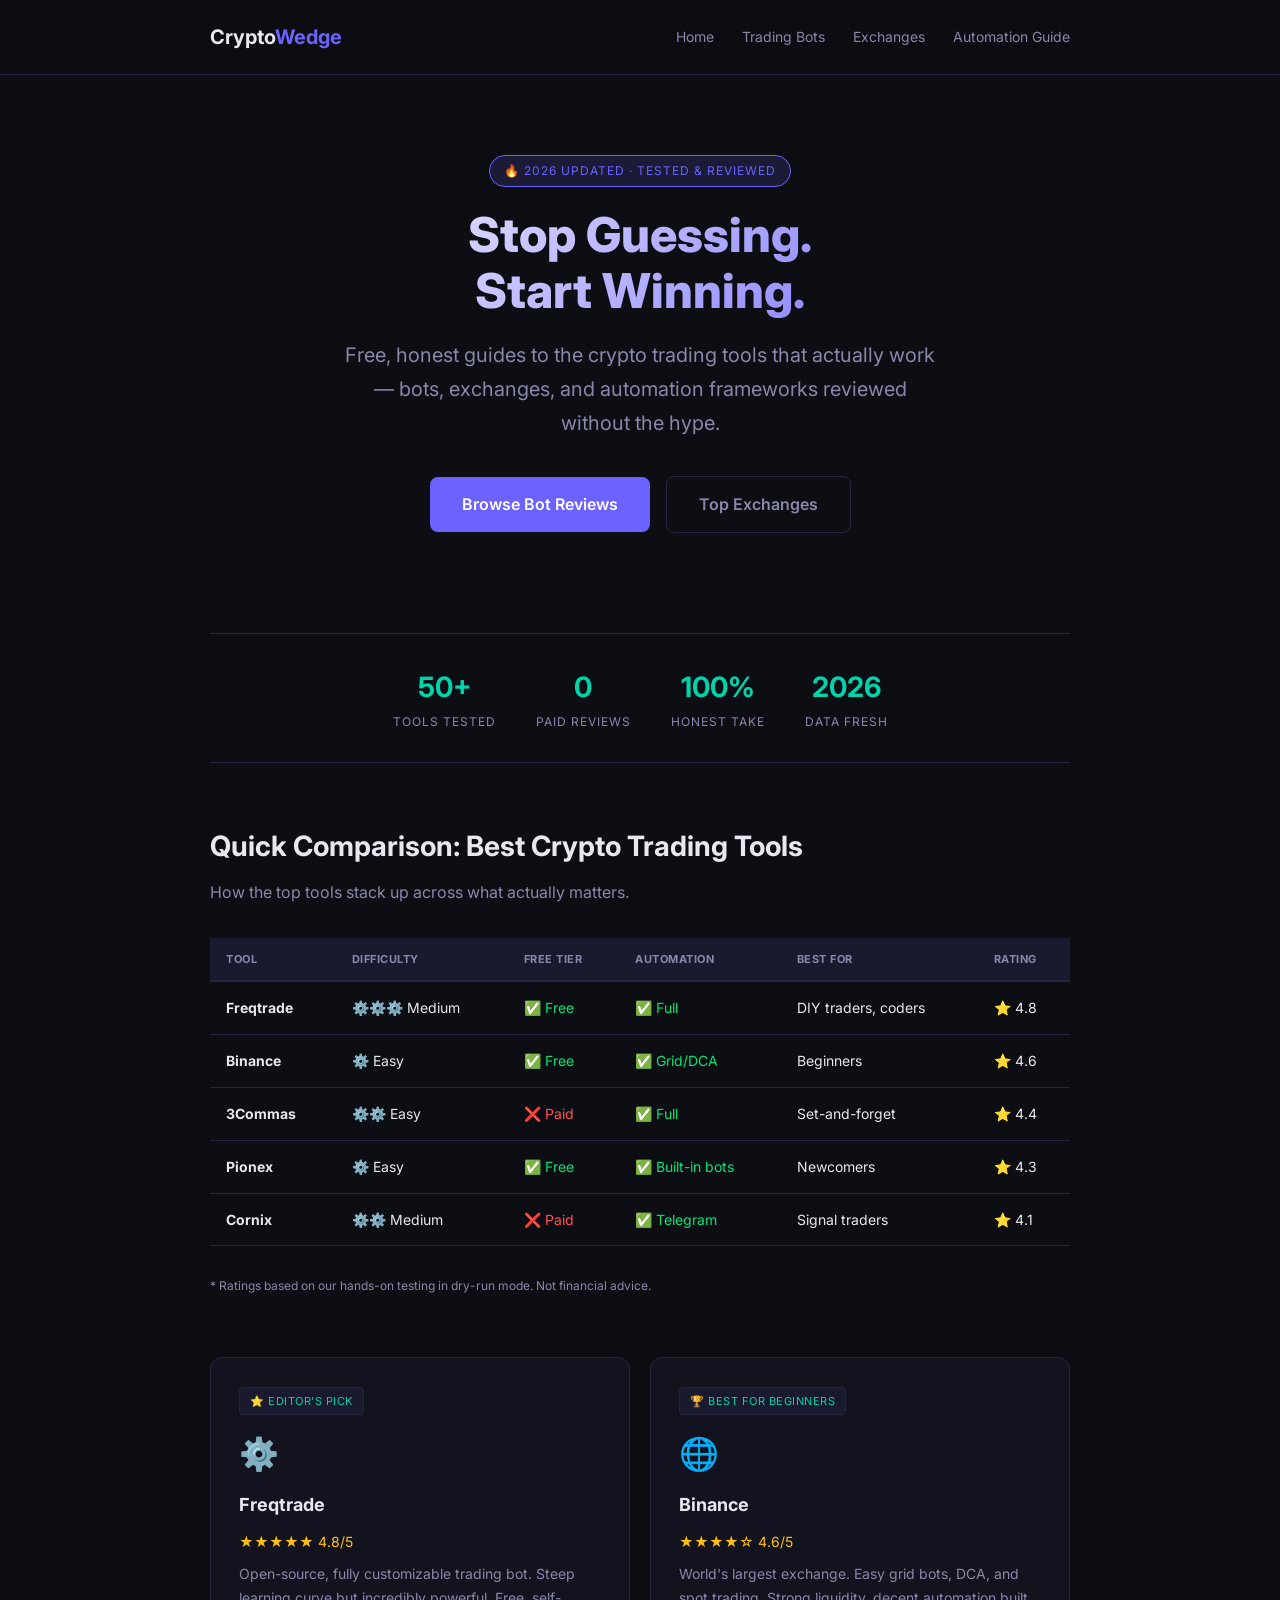
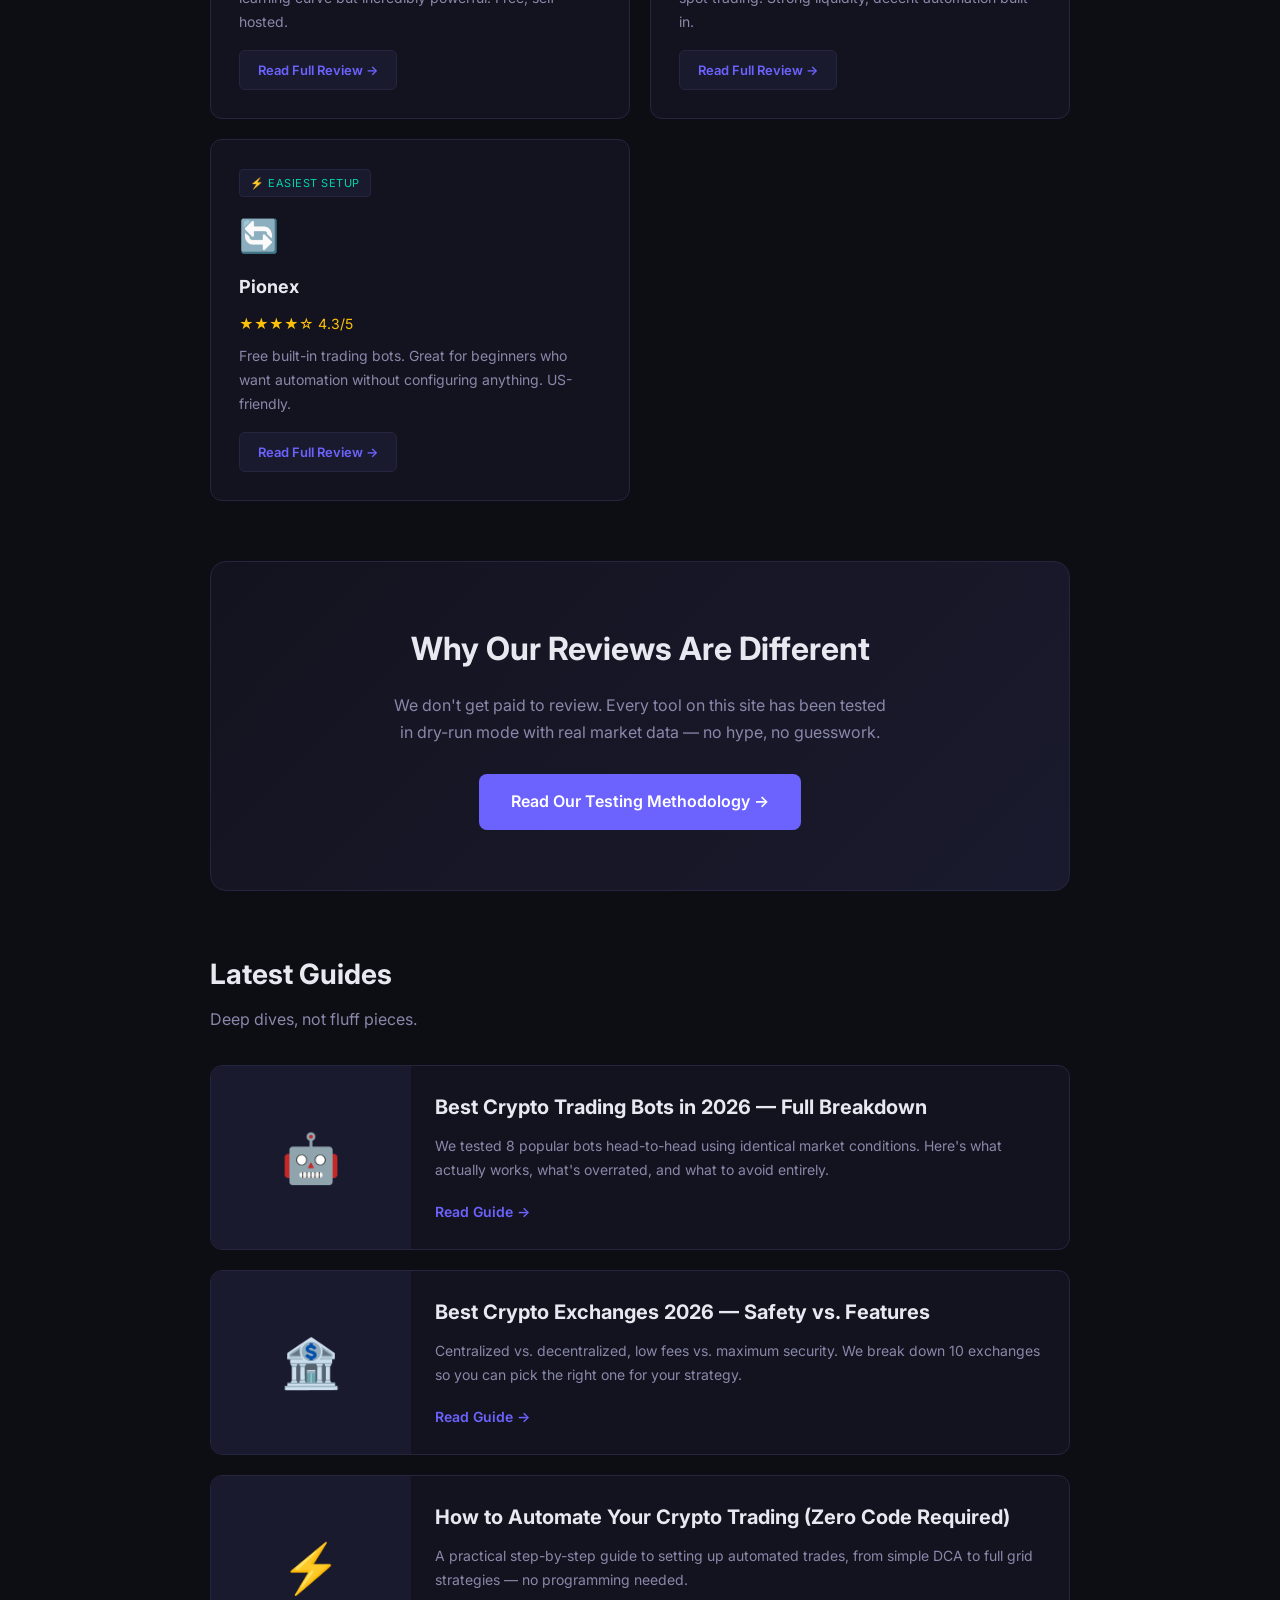
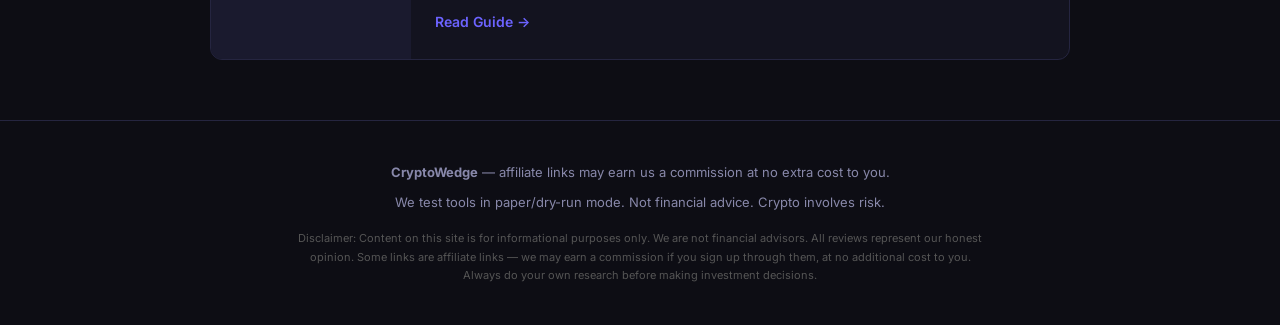
==== index.html @ 65df0de8 "Initial site launch - 4 pages, full affiliate content" ====
<!DOCTYPE html>
<html lang="en">
<head>
  <meta charset="UTF-8">
  <meta name="viewport" content="width=device-width, initial-scale=1.0">
  <title>CryptoWedge — Find the Best Crypto Trading Tools (Free Guides & Reviews)</title>
  <meta name="description" content="Honest, hands-on reviews of the best crypto trading bots, exchanges, and automation tools in 2026. Save time, find what actually works.">
  <link rel="stylesheet" href="styles.css">
  <link rel="preconnect" href="https://fonts.googleapis.com">
  <link href="https://fonts.googleapis.com/css2?family=Inter:wght@400;500;600;700;800&display=swap" rel="stylesheet">
  <style>
    .hero-badge { display: inline-block; background: rgba(108,99,255,0.15); border: 1px solid var(--accent); color: var(--accent); font-size: 12px; padding: 5px 14px; border-radius: 20px; margin-bottom: 20px; text-transform: uppercase; letter-spacing: 1px; }
    .comparison-table { width: 100%; border-collapse: collapse; margin: 30px 0; font-size: 14px; }
    .comparison-table th { background: var(--surface2); padding: 12px 16px; text-align: left; border-bottom: 2px solid var(--border); color: var(--muted); font-size: 11px; text-transform: uppercase; letter-spacing: 0.5px; }
    .comparison-table td { padding: 14px 16px; border-bottom: 1px solid var(--border); }
    .comparison-table tr:hover td { background: var(--surface); }
    .comparison-table .check { color: var(--green); }
    .comparison-table .cross { color: var(--red); }
    .tool-icon { font-size: 32px; margin-bottom: 8px; }
    .pros-cons { display: grid; grid-template-columns: 1fr 1fr; gap: 16px; margin: 20px 0; }
    .pros { border-left: 3px solid var(--green); padding-left: 12px; }
    .cons { border-left: 3px solid var(--red); padding-left: 12px; }
    .pros li, .cons li { font-size: 13px; margin-bottom: 6px; color: var(--muted); }
    .pros li::marker { content: "✅ "; }
    .cons li::marker { content: "❌ "; }
  </style>
</head>
<body>

<header>
  <div class="container">
    <div class="logo">Crypto<span>Wedge</span></div>
    <nav>
      <a href="index.html">Home</a>
      <a href="best-crypto-trading-bots.html">Trading Bots</a>
      <a href="best-crypto-exchanges-2026.html">Exchanges</a>
      <a href="how-to-automate-crypto-trading.html">Automation Guide</a>
    </nav>
  </div>
</header>

<section class="hero">
  <div class="container">
    <div class="hero-badge">🔥 2026 Updated · Tested & Reviewed</div>
    <h1>Stop Guessing.<br>Start Winning.</h1>
    <p>Free, honest guides to the crypto trading tools that actually work — bots, exchanges, and automation frameworks reviewed without the hype.</p>
    <a href="best-crypto-trading-bots.html" class="btn">Browse Bot Reviews</a>
    <a href="best-crypto-exchanges-2026.html" class="btn btn-outline">Top Exchanges</a>
  </div>
</section>

<div class="container">
  <div class="trust-bar">
    <div class="trust-item">
      <div class="trust-num">50+</div>
      <div class="trust-label">Tools Tested</div>
    </div>
    <div class="trust-item">
      <div class="trust-num">0</div>
      <div class="trust-label">Paid Reviews</div>
    </div>
    <div class="trust-item">
      <div class="trust-num">100%</div>
      <div class="trust-label">Honest Take</div>
    </div>
    <div class="trust-item">
      <div class="trust-num">2026</div>
      <div class="trust-label">Data Fresh</div>
    </div>
  </div>

  <!-- Quick Comparison -->
  <div style="margin: 60px 0;">
    <h2 class="section-title">Quick Comparison: Best Crypto Trading Tools</h2>
    <p class="section-sub">How the top tools stack up across what actually matters.</p>
    <table class="comparison-table">
      <thead>
        <tr>
          <th>Tool</th>
          <th>Difficulty</th>
          <th>Free Tier</th>
          <th>Automation</th>
          <th>Best For</th>
          <th>Rating</th>
        </tr>
      </thead>
      <tbody>
        <tr>
          <td><strong>Freqtrade</strong></td>
          <td>⚙️⚙️⚙️ Medium</td>
          <td class="check">✅ Free</td>
          <td class="check">✅ Full</td>
          <td>DIY traders, coders</td>
          <td>⭐ 4.8</td>
        </tr>
        <tr>
          <td><strong>Binance</strong></td>
          <td>⚙️ Easy</td>
          <td class="check">✅ Free</td>
          <td class="check">✅ Grid/DCA</td>
          <td>Beginners</td>
          <td>⭐ 4.6</td>
        </tr>
        <tr>
          <td><strong>3Commas</strong></td>
          <td>⚙️⚙️ Easy</td>
          <td class="cross">❌ Paid</td>
          <td class="check">✅ Full</td>
          <td>Set-and-forget</td>
          <td>⭐ 4.4</td>
        </tr>
        <tr>
          <td><strong>Pionex</strong></td>
          <td>⚙️ Easy</td>
          <td class="check">✅ Free</td>
          <td class="check">✅ Built-in bots</td>
          <td>Newcomers</td>
          <td>⭐ 4.3</td>
        </tr>
        <tr>
          <td><strong>Cornix</strong></td>
          <td>⚙️⚙️ Medium</td>
          <td class="cross">❌ Paid</td>
          <td class="check">✅ Telegram</td>
          <td>Signal traders</td>
          <td>⭐ 4.1</td>
        </tr>
      </tbody>
    </table>
    <p style="font-size:12px; color: var(--muted); margin-top: 8px;">* Ratings based on our hands-on testing in dry-run mode. Not financial advice.</p>
  </div>

  <!-- Top Picks Cards -->
  <div class="card-grid">
    <div class="card">
      <div class="tag">⭐ Editor's Pick</div>
      <div class="tool-icon">⚙️</div>
      <h3>Freqtrade</h3>
      <div class="rating">★★★★★ 4.8/5</div>
      <p>Open-source, fully customizable trading bot. Steep learning curve but incredibly powerful. Free, self-hosted.</p>
      <a href="best-crypto-trading-bots.html" class="btn-small">Read Full Review →</a>
    </div>
    <div class="card">
      <div class="tag">🏆 Best for Beginners</div>
      <div class="tool-icon">🌐</div>
      <h3>Binance</h3>
      <div class="rating">★★★★☆ 4.6/5</div>
      <p>World's largest exchange. Easy grid bots, DCA, and spot trading. Strong liquidity, decent automation built in.</p>
      <a href="best-crypto-exchanges-2026.html" class="btn-small">Read Full Review →</a>
    </div>
    <div class="card">
      <div class="tag">⚡ Easiest Setup</div>
      <div class="tool-icon">🔄</div>
      <h3>Pionex</h3>
      <div class="rating">★★★★☆ 4.3/5</div>
      <p>Free built-in trading bots. Great for beginners who want automation without configuring anything. US-friendly.</p>
      <a href="best-crypto-trading-bots.html" class="btn-small">Read Full Review →</a>
    </div>
  </div>

  <!-- Why Trust Us -->
  <div class="cta-section">
    <h2>Why Our Reviews Are Different</h2>
    <p>We don't get paid to review. Every tool on this site has been tested in dry-run mode with real market data — no hype, no guesswork.</p>
    <a href="how-to-automate-crypto-trading.html" class="btn">Read Our Testing Methodology →</a>
  </div>

  <!-- Latest Articles -->
  <div class="articles">
    <h2 class="section-title">Latest Guides</h2>
    <p class="section-sub">Deep dives, not fluff pieces.</p>

    <div class="article-card">
      <div class="article-thumb">🤖</div>
      <div class="article-body">
        <h3>Best Crypto Trading Bots in 2026 — Full Breakdown</h3>
        <p>We tested 8 popular bots head-to-head using identical market conditions. Here's what actually works, what's overrated, and what to avoid entirely.</p>
        <a href="best-crypto-trading-bots.html" class="read-more">Read Guide →</a>
      </div>
    </div>

    <div class="article-card">
      <div class="article-thumb">🏦</div>
      <div class="article-body">
        <h3>Best Crypto Exchanges 2026 — Safety vs. Features</h3>
        <p>Centralized vs. decentralized, low fees vs. maximum security. We break down 10 exchanges so you can pick the right one for your strategy.</p>
        <a href="best-crypto-exchanges-2026.html" class="read-more">Read Guide →</a>
      </div>
    </div>

    <div class="article-card">
      <div class="article-thumb">⚡</div>
      <div class="article-body">
        <h3>How to Automate Your Crypto Trading (Zero Code Required)</h3>
        <p>A practical step-by-step guide to setting up automated trades, from simple DCA to full grid strategies — no programming needed.</p>
        <a href="how-to-automate-crypto-trading.html" class="read-more">Read Guide →</a>
      </div>
    </div>
  </div>
</div>

<footer>
  <div class="container">
    <p><strong>CryptoWedge</strong> — affiliate links may earn us a commission at no extra cost to you.</p>
    <p>We test tools in paper/dry-run mode. Not financial advice. Crypto involves risk.</p>
    <p class="disclaimer">Disclaimer: Content on this site is for informational purposes only. We are not financial advisors. All reviews represent our honest opinion. Some links are affiliate links — we may earn a commission if you sign up through them, at no additional cost to you. Always do your own research before making investment decisions.</p>
  </div>
</footer>

</body>
</html>
---- styles.css ----
/* ─────────────────────────────────────────
   paperclip-affiliate — Global Styles
   ───────────────────────────────────────── */
:root {
  --bg: #0d0d14;
  --surface: #13131f;
  --surface2: #1a1a2e;
  --border: #252540;
  --accent: #6c63ff;
  --accent2: #00d4aa;
  --text: #e8e8f0;
  --muted: #8888aa;
  --green: #00e676;
  --red: #ff5252;
}

* { box-sizing: border-box; margin: 0; padding: 0; }

body {
  font-family: 'Inter', -apple-system, sans-serif;
  background: var(--bg);
  color: var(--text);
  line-height: 1.7;
  font-size: 16px;
}

a { color: var(--accent); text-decoration: none; transition: 0.2s; }
a:hover { color: var(--accent2); }

.container { max-width: 900px; margin: 0 auto; padding: 0 20px; }

/* ── Header ── */
header {
  border-bottom: 1px solid var(--border);
  padding: 20px 0;
  position: sticky;
  top: 0;
  background: rgba(13,13,20,0.95);
  backdrop-filter: blur(10px);
  z-index: 100;
}
header .container {
  display: flex;
  justify-content: space-between;
  align-items: center;
}
.logo {
  font-size: 20px;
  font-weight: 700;
  color: var(--text);
}
.logo span { color: var(--accent); }
nav a {
  color: var(--muted);
  font-size: 14px;
  margin-left: 24px;
}
nav a:hover { color: var(--text); }

/* ── Hero ── */
.hero {
  padding: 80px 0 60px;
  text-align: center;
}
.hero h1 {
  font-size: 48px;
  font-weight: 800;
  line-height: 1.15;
  margin-bottom: 20px;
  background: linear-gradient(135deg, #fff 0%, var(--accent) 100%);
  -webkit-background-clip: text;
  -webkit-text-fill-color: transparent;
}
.hero p {
  font-size: 20px;
  color: var(--muted);
  max-width: 600px;
  margin: 0 auto 36px;
}
.btn {
  display: inline-block;
  background: var(--accent);
  color: #fff;
  padding: 14px 32px;
  border-radius: 8px;
  font-weight: 600;
  font-size: 16px;
  transition: 0.2s;
  border: none;
  cursor: pointer;
}
.btn:hover {
  background: var(--accent2);
  transform: translateY(-2px);
  color: #fff;
}
.btn-outline {
  background: transparent;
  border: 1px solid var(--border);
  color: var(--muted);
  margin-left: 12px;
}
.btn-outline:hover { border-color: var(--accent); color: var(--accent); }

/* ── Trust Bar ── */
.trust-bar {
  display: flex;
  justify-content: center;
  gap: 40px;
  padding: 30px 0;
  border-top: 1px solid var(--border);
  border-bottom: 1px solid var(--border);
  margin: 40px 0;
}
.trust-item { text-align: center; }
.trust-num { font-size: 28px; font-weight: 700; color: var(--accent2); }
.trust-label { font-size: 12px; color: var(--muted); text-transform: uppercase; letter-spacing: 1px; }

/* ── Cards ── */
.card-grid {
  display: grid;
  grid-template-columns: repeat(auto-fill, minmax(280px, 1fr));
  gap: 20px;
  margin: 40px 0;
}
.card {
  background: var(--surface);
  border: 1px solid var(--border);
  border-radius: 12px;
  padding: 28px;
  transition: 0.2s;
}
.card:hover { border-color: var(--accent); transform: translateY(-3px); }
.card h3 { font-size: 18px; margin-bottom: 10px; color: var(--text); }
.card p { font-size: 14px; color: var(--muted); margin-bottom: 16px; }
.card .tag {
  display: inline-block;
  background: var(--surface2);
  border: 1px solid var(--border);
  color: var(--accent2);
  font-size: 11px;
  padding: 4px 10px;
  border-radius: 4px;
  margin-bottom: 12px;
  text-transform: uppercase;
  letter-spacing: 0.5px;
}
.card .rating { color: #ffc107; font-size: 14px; margin-bottom: 8px; }
.card .btn-small {
  background: var(--surface2);
  border: 1px solid var(--border);
  color: var(--accent);
  padding: 8px 18px;
  border-radius: 6px;
  font-size: 13px;
  font-weight: 600;
  display: inline-block;
  transition: 0.2s;
}
.card .btn-small:hover { border-color: var(--accent2); color: var(--accent2); background: transparent; }

/* ── Articles ── */
.articles { margin: 60px 0; }
.section-title {
  font-size: 28px;
  font-weight: 700;
  margin-bottom: 8px;
}
.section-sub {
  color: var(--muted);
  font-size: 16px;
  margin-bottom: 32px;
}
.article-card {
  background: var(--surface);
  border: 1px solid var(--border);
  border-radius: 12px;
  overflow: hidden;
  margin-bottom: 20px;
  display: flex;
  transition: 0.2s;
}
.article-card:hover { border-color: var(--accent); }
.article-thumb {
  width: 200px;
  min-height: 160px;
  background: var(--surface2);
  display: flex;
  align-items: center;
  justify-content: center;
  font-size: 48px;
}
.article-body { padding: 24px; flex: 1; }
.article-body h3 { font-size: 20px; margin-bottom: 10px; }
.article-body p { font-size: 14px; color: var(--muted); margin-bottom: 16px; }
.read-more { color: var(--accent); font-size: 14px; font-weight: 600; }

/* ── CTA Section ── */
.cta-section {
  background: linear-gradient(135deg, var(--surface) 0%, var(--surface2) 100%);
  border: 1px solid var(--border);
  border-radius: 16px;
  padding: 60px 40px;
  text-align: center;
  margin: 60px 0;
}
.cta-section h2 { font-size: 32px; margin-bottom: 16px; }
.cta-section p { color: var(--muted); max-width: 500px; margin: 0 auto 28px; }

/* ── Footer ── */
footer {
  border-top: 1px solid var(--border);
  padding: 40px 0;
  margin-top: 60px;
  text-align: center;
  color: var(--muted);
  font-size: 13px;
}
footer p { margin-bottom: 8px; }
.disclaimer { font-size: 11px; color: #555; max-width: 700px; margin: 16px auto 0; }

/* ── Responsive ── */
@media (max-width: 640px) {
  .hero h1 { font-size: 32px; }
  .article-card { flex-direction: column; }
  .article-thumb { width: 100%; min-height: 120px; }
  .trust-bar { flex-direction: column; gap: 20px; }
}
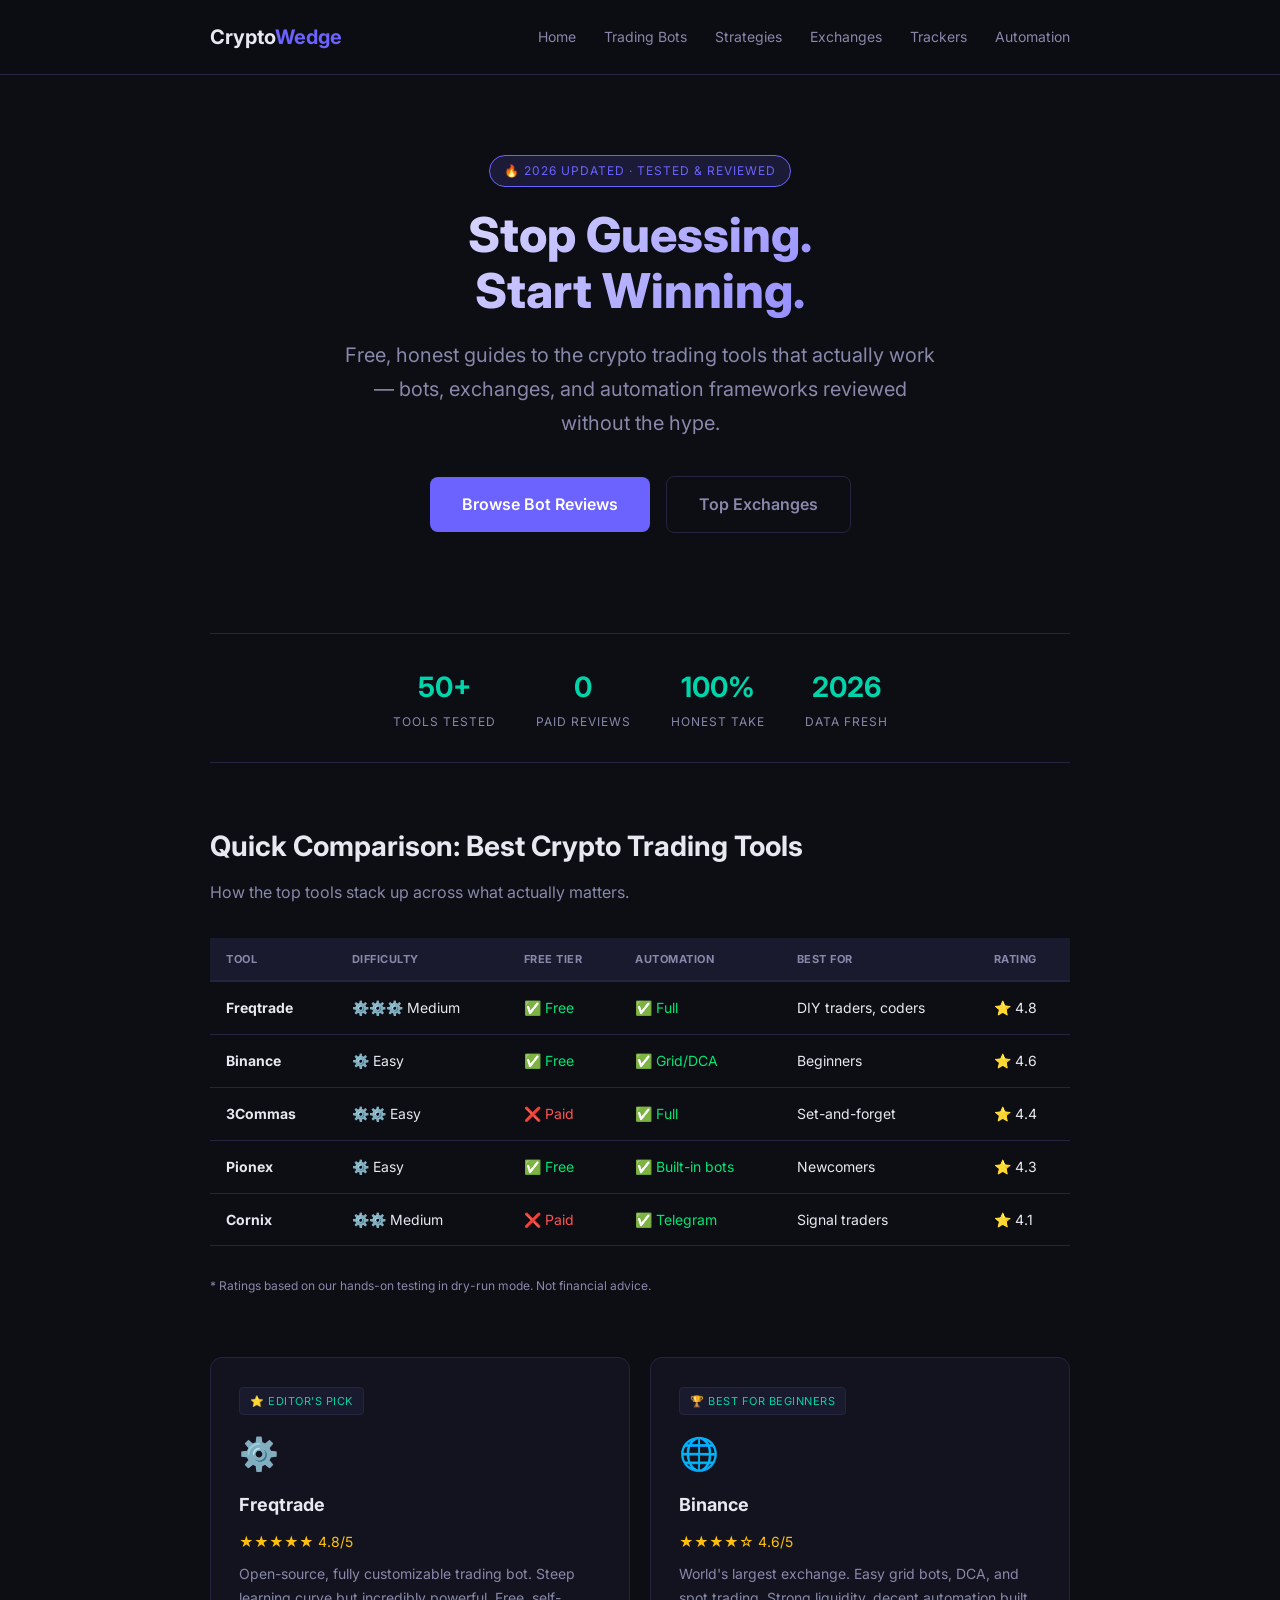
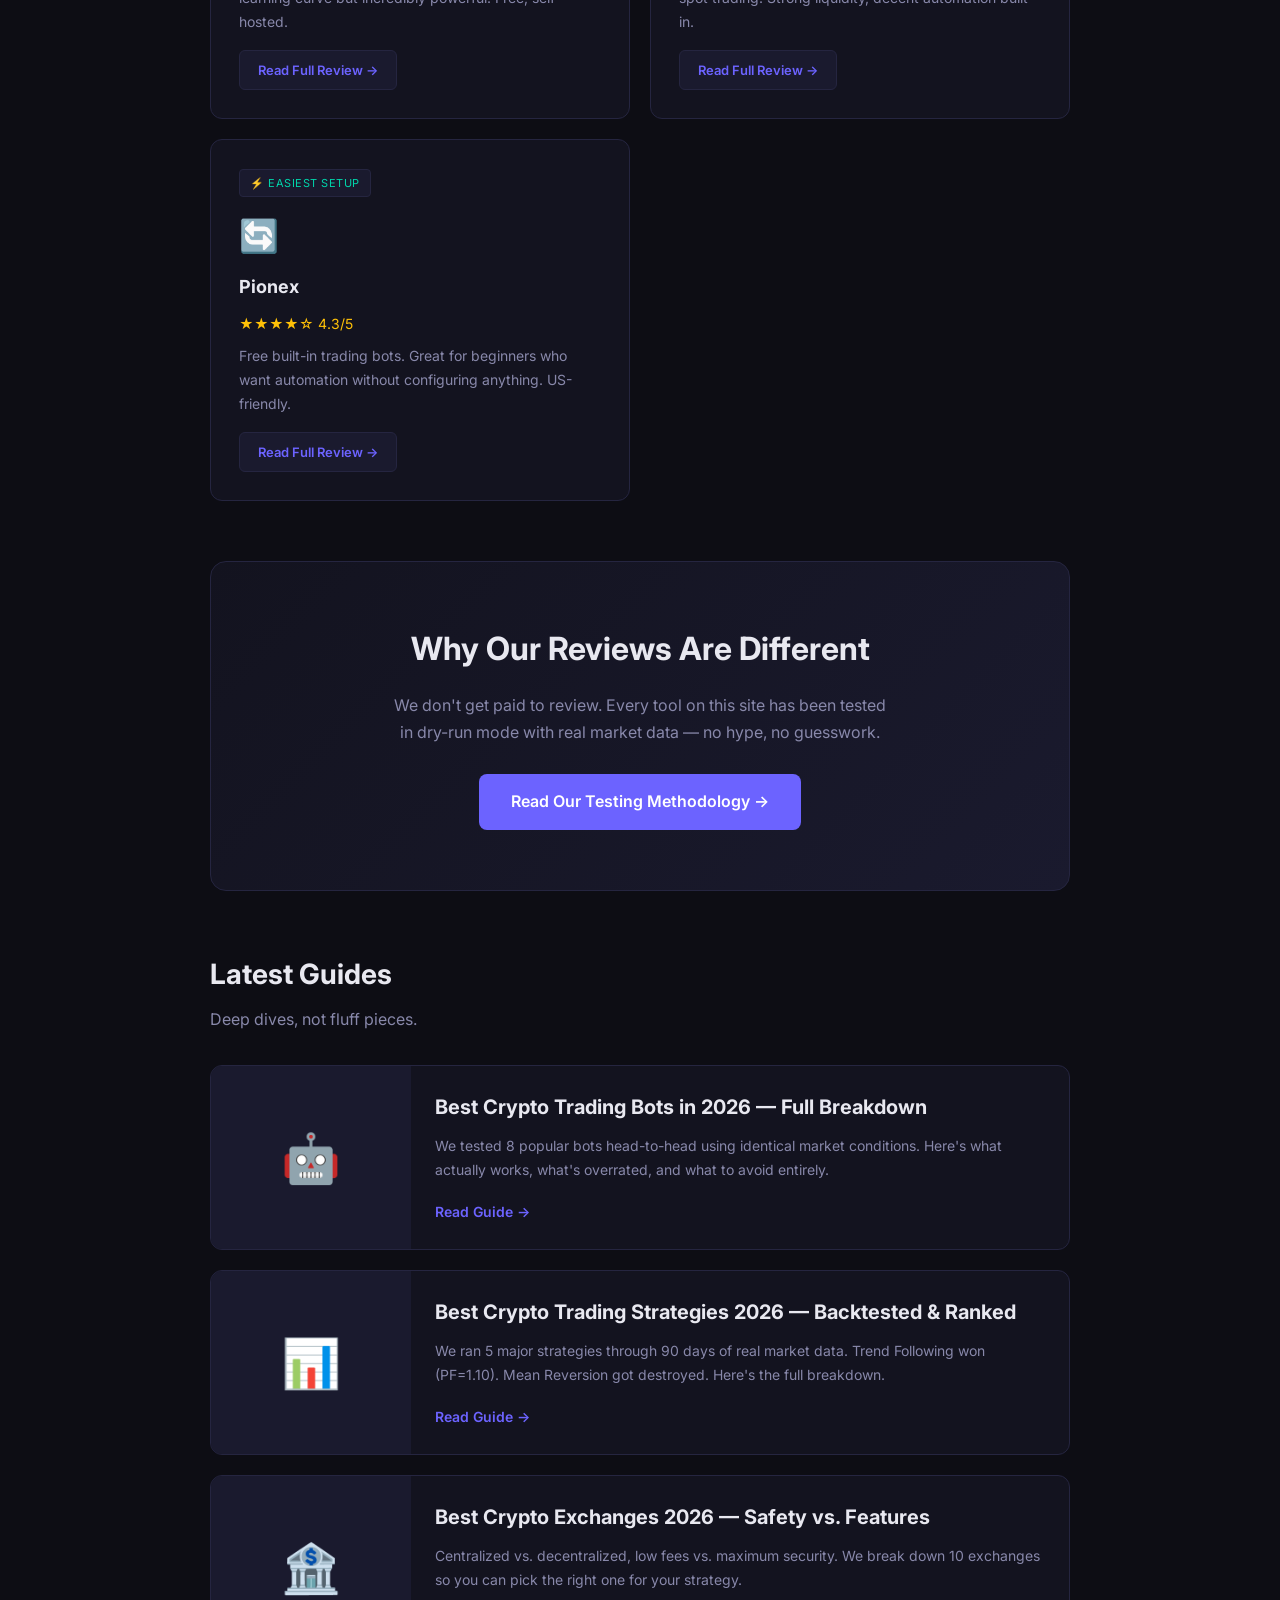
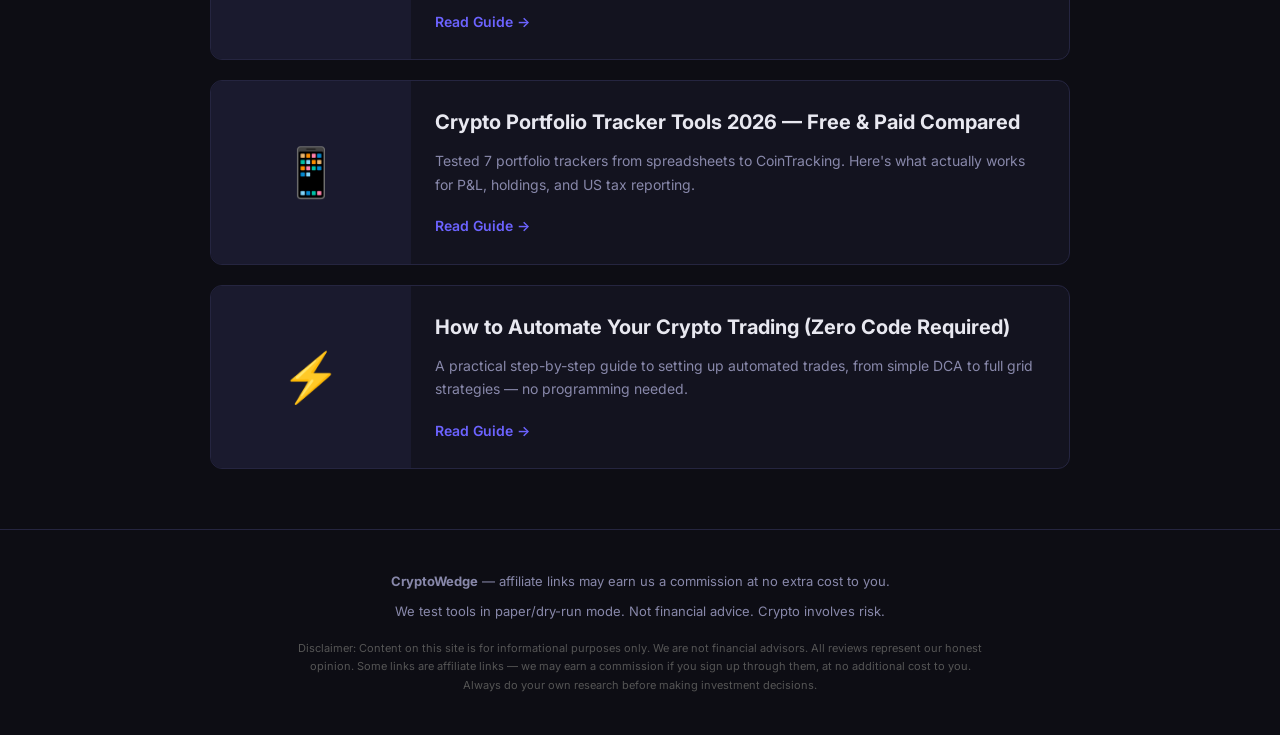
==== commit 389dbba2: "Added 2 new articles - strategies + portfolio trackers, 6 articles total" ====
--- a/index.html
+++ b/index.html
@@ -33,8 +33,10 @@
     <nav>
       <a href="index.html">Home</a>
       <a href="best-crypto-trading-bots.html">Trading Bots</a>
+      <a href="best-crypto-trading-strategies-2026.html">Strategies</a>
       <a href="best-crypto-exchanges-2026.html">Exchanges</a>
-      <a href="how-to-automate-crypto-trading.html">Automation Guide</a>
+      <a href="crypto-portfolio-trackers.html">Trackers</a>
+      <a href="how-to-automate-crypto-trading.html">Automation</a>
     </nav>
   </div>
 </header>
@@ -180,11 +182,29 @@
     </div>
 
     <div class="article-card">
+      <div class="article-thumb">📊</div>
+      <div class="article-body">
+        <h3>Best Crypto Trading Strategies 2026 — Backtested & Ranked</h3>
+        <p>We ran 5 major strategies through 90 days of real market data. Trend Following won (PF=1.10). Mean Reversion got destroyed. Here's the full breakdown.</p>
+        <a href="best-crypto-trading-strategies-2026.html" class="read-more">Read Guide →</a>
+      </div>
+    </div>
+
+    <div class="article-card">
       <div class="article-thumb">🏦</div>
       <div class="article-body">
         <h3>Best Crypto Exchanges 2026 — Safety vs. Features</h3>
         <p>Centralized vs. decentralized, low fees vs. maximum security. We break down 10 exchanges so you can pick the right one for your strategy.</p>
         <a href="best-crypto-exchanges-2026.html" class="read-more">Read Guide →</a>
+      </div>
+    </div>
+
+    <div class="article-card">
+      <div class="article-thumb">📱</div>
+      <div class="article-body">
+        <h3>Crypto Portfolio Tracker Tools 2026 — Free & Paid Compared</h3>
+        <p>Tested 7 portfolio trackers from spreadsheets to CoinTracking. Here's what actually works for P&L, holdings, and US tax reporting.</p>
+        <a href="crypto-portfolio-trackers.html" class="read-more">Read Guide →</a>
       </div>
     </div>
 
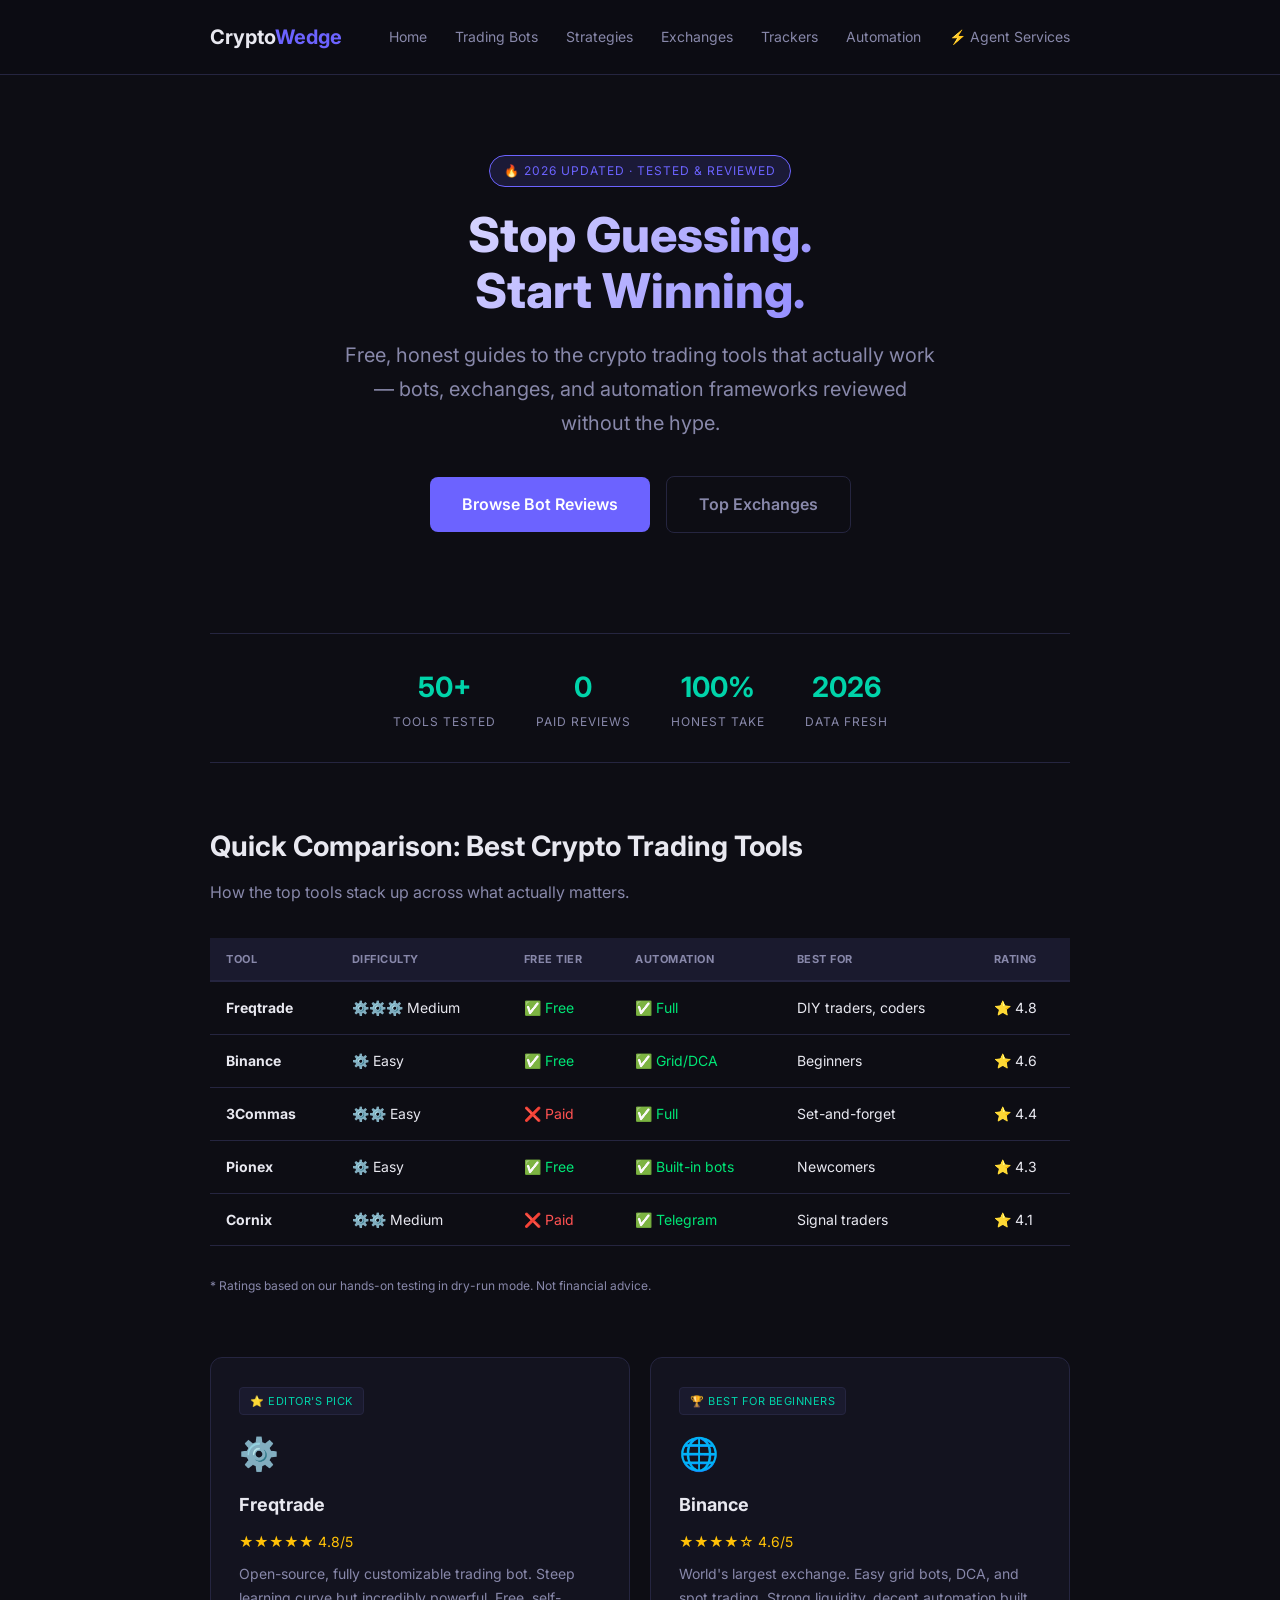
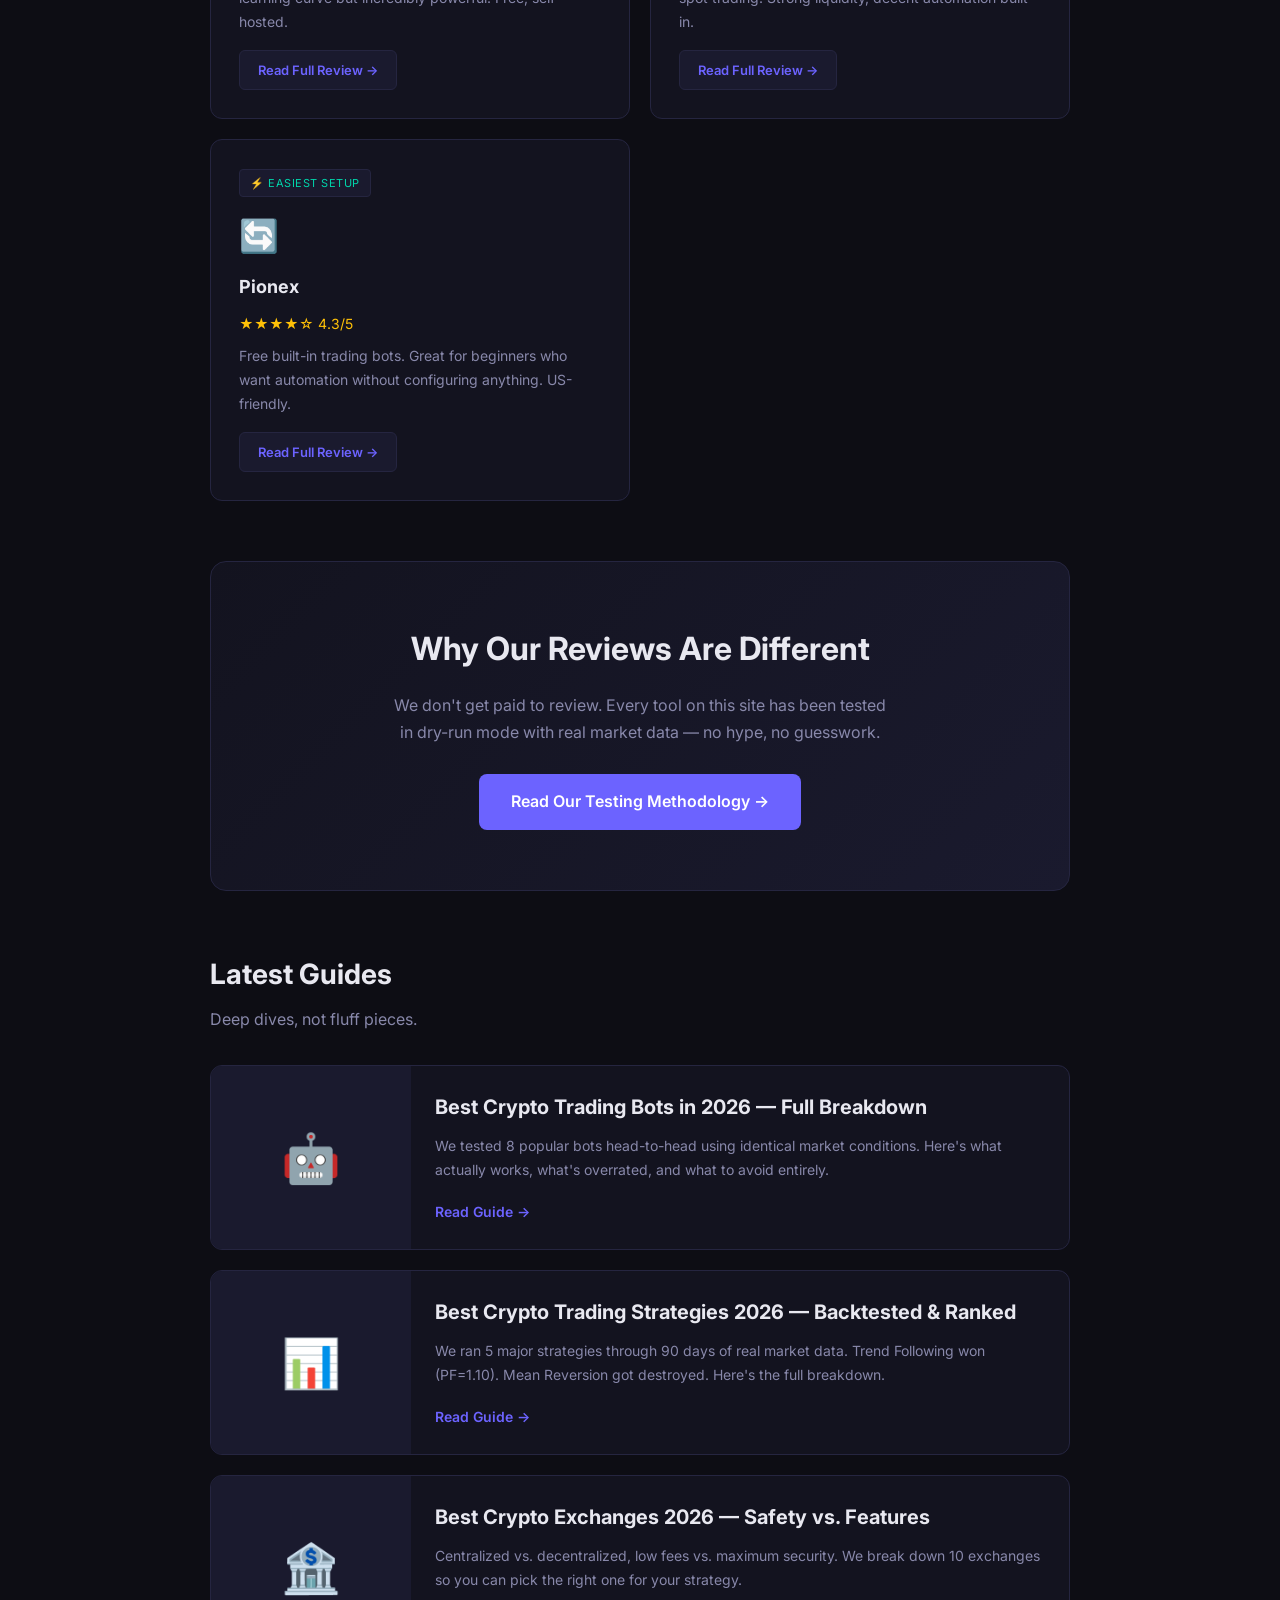
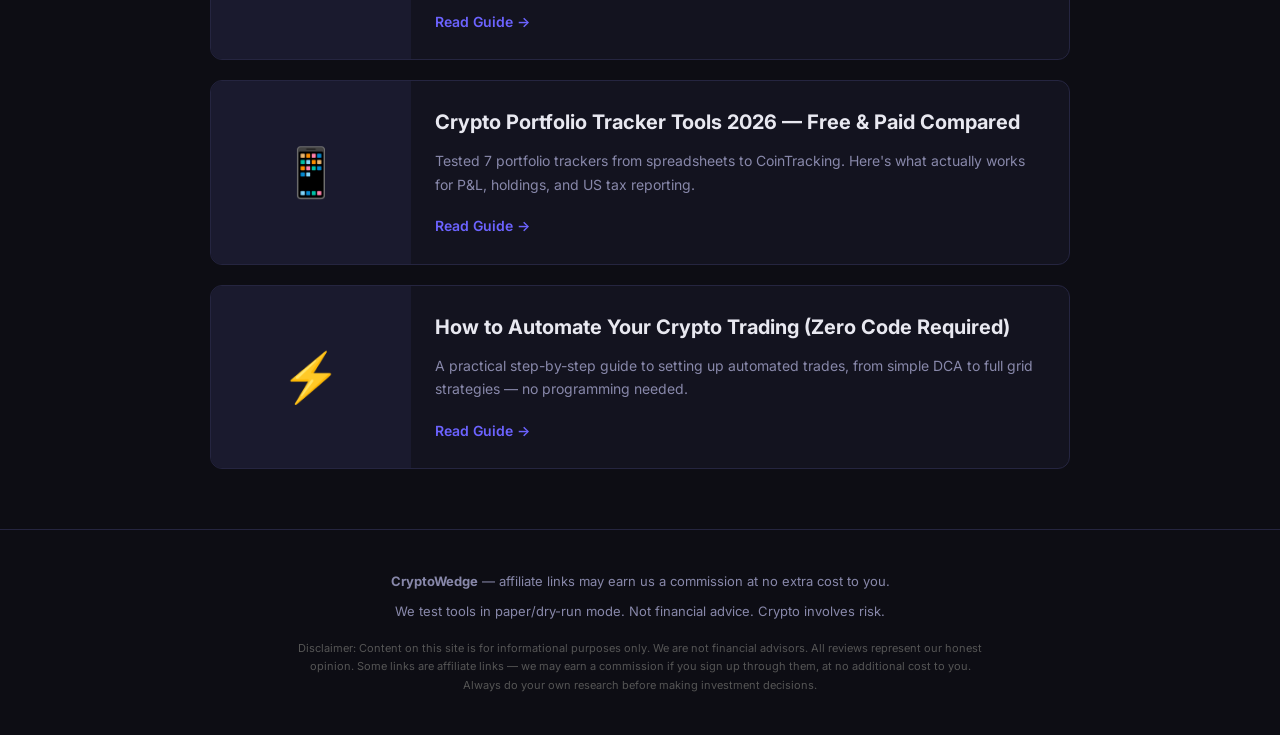
==== commit 255e79ce: "Agent setup services page live - Lane B revenue lane" ====
--- a/index.html
+++ b/index.html
@@ -37,6 +37,7 @@
       <a href="best-crypto-exchanges-2026.html">Exchanges</a>
       <a href="crypto-portfolio-trackers.html">Trackers</a>
       <a href="how-to-automate-crypto-trading.html">Automation</a>
+      <a href="agent-setup-services.html">⚡ Agent Services</a>
     </nav>
   </div>
 </header>
